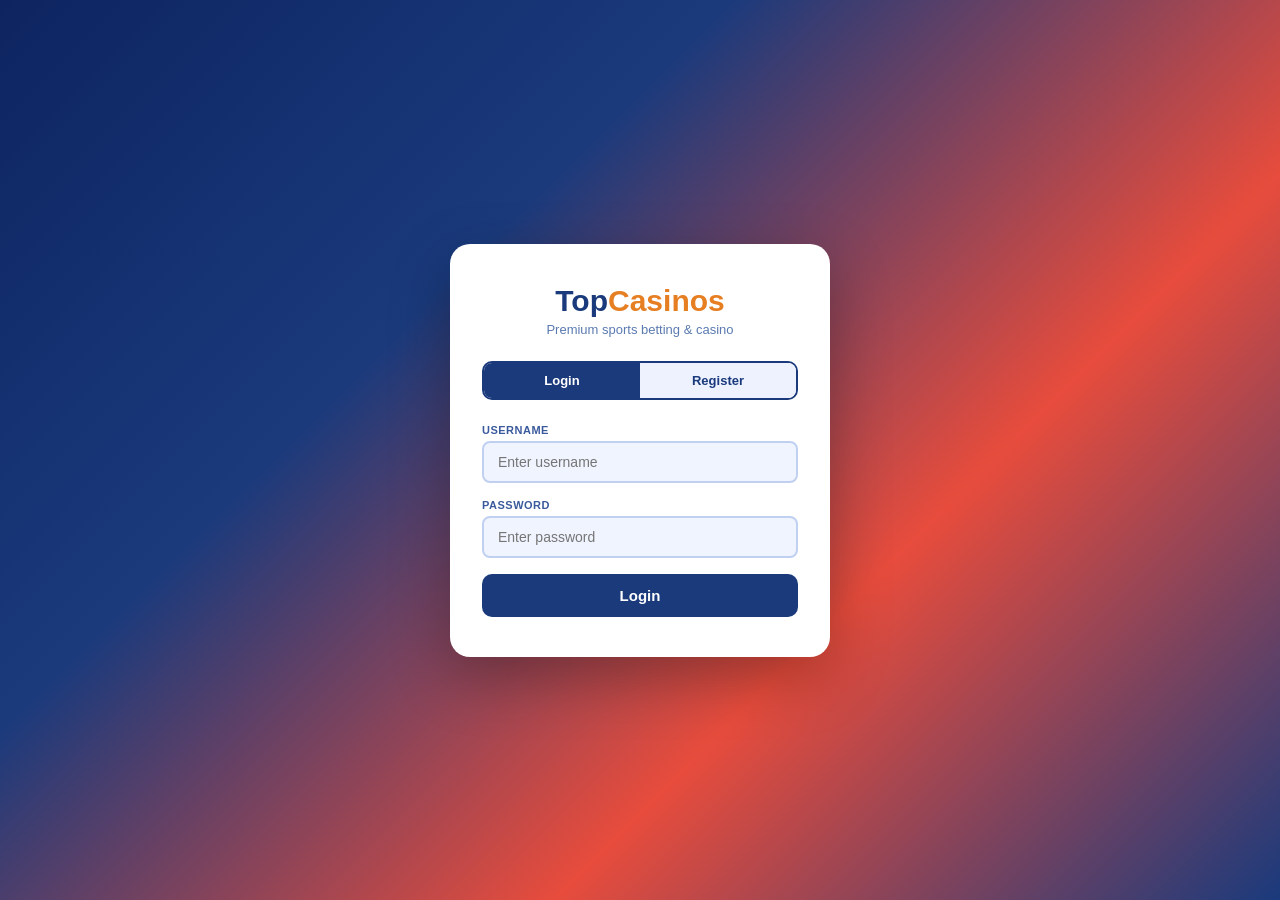
==== index.html @ 6da5ef22 "Add files via upload" ====
<!DOCTYPE html>
<html lang="en">
<head>
<meta charset="UTF-8"/>
<meta name="viewport" content="width=device-width,initial-scale=1.0,maximum-scale=1.0"/>
<title>TopCasinos</title>
<link rel="stylesheet" href="tc-styles.css"/>
</head>
<body>

<!-- LOADING SCREEN -->
<div id="loading-screen" style="position:fixed;inset:0;background:#050a18;display:flex;flex-direction:column;align-items:center;justify-content:center;z-index:9999;">
  <div style="margin-bottom:24px;">
    <svg width="80" height="80" viewBox="0 0 80 80">
      <circle cx="40" cy="40" r="35" fill="none" stroke="#1a3a7c" stroke-width="6"/>
      <circle cx="40" cy="40" r="35" fill="none" stroke="#4ade80" stroke-width="6" stroke-dasharray="60 160" stroke-linecap="round">
        <animateTransform attributeName="transform" type="rotate" from="0 40 40" to="360 40 40" dur="1s" repeatCount="indefinite"/>
      </circle>
    </svg>
  </div>
  <div style="font-size:26px;font-weight:900;color:#fff;">Top<span style="color:#f6c90e;">Casinos</span></div>
  <div style="font-size:12px;color:rgba(255,255,255,0.4);margin-top:8px;letter-spacing:2px;">LOADING...</div>
</div>

<!-- AUTH PAGE -->
<div id="p-auth" class="page active">
  <div class="auth-wrap">
    <div class="auth-box">
      <div class="auth-logo">Top<span>Casinos</span></div>
      <div class="auth-sub">Premium sports betting & casino</div>
      <div class="auth-tabs">
        <div class="auth-tab active" id="tl">Login</div>
        <div class="auth-tab" id="tr">Register</div>
      </div>
      <div id="fl">
        <div class="af"><label>Username</label><input type="text" id="lu" placeholder="Enter username" autocomplete="username"/></div>
        <div class="af"><label>Password</label><input type="password" id="lp" placeholder="Enter password" autocomplete="current-password"/></div>
        <button class="auth-btn" id="lbtn">Login</button>
      </div>
      <div id="fr" style="display:none;">
        <div class="af"><label>Username</label><input type="text" id="ru" placeholder="Choose username"/></div>
        <div class="af"><label>Password</label><input type="password" id="rp" placeholder="Min 4 characters"/></div>
        <div class="af"><label>Confirm Password</label><input type="password" id="rp2" placeholder="Confirm password"/></div>
        <div class="af" id="captcha-wrap" style="background:var(--bg2);border:1.5px solid var(--border);border-radius:10px;padding:12px 14px;">
          <div style="display:flex;align-items:center;justify-content:space-between;margin-bottom:8px;">
            <label style="font-size:12px;font-weight:700;color:var(--txt2);text-transform:uppercase;">Verify you are human</label>
            <button type="button" onclick="refreshCaptcha()" style="background:none;border:none;color:var(--accent);font-size:11px;cursor:pointer;font-weight:600;">Refresh</button>
          </div>
          <div style="display:flex;align-items:center;gap:10px;">
            <div id="captcha-q" style="font-size:18px;font-weight:900;color:var(--txt);background:var(--card);padding:8px 16px;border-radius:8px;border:1px solid var(--border);min-width:80px;text-align:center;"></div>
            <span style="font-size:18px;color:var(--txt2);">=</span>
            <input type="number" id="captcha-a" placeholder="?" style="width:70px;padding:8px;border-radius:8px;border:1.5px solid var(--border);background:var(--bg2);color:var(--txt);font-size:16px;font-weight:700;text-align:center;outline:none;"/>
          </div>
          <div id="captcha-err" style="color:#e74c3c;font-size:11px;margin-top:6px;display:none;">Wrong answer. Please try again.</div>
        </div>
        <button class="auth-btn" id="rbtn">Create Account</button>
      </div>
      <div class="aerr" id="aerr"></div>
    </div>
  </div>
</div>

<!-- MAIN APP -->
<div id="app" style="display:none;">
  <div class="top-header" id="top-header">
    <div class="brand">Top<span>Casinos</span></div>
    <div class="hdr-r">
      <div id="notifbtn" class="hbtn" style="position:relative;cursor:pointer;">🔔<span class="nbadge" id="nbadge" style="display:none;">0</span></div>
      <div class="bal-show" id="bshow">Rs. 0</div>
    </div>
  </div>

  <!-- HOME -->
  <div id="pg-home" class="mcontent page active">
    <div id="sport-search-wrap" style="display:none;" class="ssearch">
      <input class="ssinp" id="ssinp" placeholder="Search team, league or sport..."/>
      <button class="ssbtn" id="ssbtn">Search</button>
    </div>
    <div id="sport-cats-wrap" style="display:none;">
      <div class="spcats" id="sport-cats"></div>
    </div>
    <div class="slabel" id="sport-section-label" style="display:none;">Sports Betting</div>
    <div id="spscroll" style="display:none;"></div>
    <div class="slabel" id="hot-section-label" style="display:none;">Hot Games</div>
    <div class="hotscroll" id="hotscroll"></div>
    <div id="cgrid"></div>
    <div style="height:80px;"></div>
  </div>

  <!-- HISTORY -->
  <div id="pg-hist" class="mcontent page">
    <div class="htabs">
      <div class="htab active" id="ht-sp">Sports Bets</div>
      <div class="htab" id="ht-ca">Casino</div>
    </div>
    <div id="hlist"></div>
  </div>

  <!-- DEPOSIT / WITHDRAWAL -->
  <div id="pg-dw" class="mcontent page">
    <!-- 3 NAV BUTTONS -->
    <div style="display:flex;gap:8px;padding:1rem 1rem 0;">
      <button id="dw-btn-dep" onclick="switchDWTab('dep')" style="flex:1;padding:12px 6px;border-radius:12px;border:2px solid var(--accent);background:var(--accent);color:#fff;font-size:13px;font-weight:800;cursor:pointer;">💰 Deposit</button>
      <button id="dw-btn-wd" onclick="switchDWTab('wd')" style="flex:1;padding:12px 6px;border-radius:12px;border:2px solid var(--border);background:var(--bg2);color:var(--txt2);font-size:13px;font-weight:800;cursor:pointer;">💸 Withdraw</button>
      <button id="dw-btn-hist" onclick="switchDWTab('hist')" style="flex:1;padding:12px 6px;border-radius:12px;border:2px solid var(--border);background:var(--bg2);color:var(--txt2);font-size:13px;font-weight:800;cursor:pointer;">📋 History</button>
    </div>

    <!-- DEPOSIT CONTENT -->
    <div id="dw-dep" class="dwpg">
      <div class="dwsec">
        <div class="dwh" style="display:flex;justify-content:space-between;align-items:center;">
          <span>Contact Agent</span>
          <button onclick="loadContactAgents()" style="background:rgba(255,255,255,0.15);color:#fff;border:none;border-radius:6px;padding:3px 10px;font-size:11px;font-weight:700;cursor:pointer;">Refresh</button>
        </div>
        <div class="dwb" id="contact-agents-wrap">
          <div style="color:var(--txt2);font-size:13px;padding:0.5rem 0;">Loading...</div>
        </div>
      </div>
      <div id="deposit-sections-wrap"></div>
    </div>

    <!-- WITHDRAWAL CONTENT -->
    <div id="dw-wd" class="dwpg" style="display:none;">
      <div id="withdraw-sections-wrap"></div>
    </div>

    <!-- HISTORY TAB -->
    <div id="dw-hist" class="dwpg" style="display:none;">
      <div style="display:flex;justify-content:space-between;align-items:center;padding:14px 0 10px;border-bottom:1px solid var(--border);margin-bottom:10px;">
        <div style="font-size:14px;font-weight:800;color:var(--txt);">Transaction History</div>
        <button onclick="loadTxHistory()" style="font-size:11px;color:var(--accent);background:none;border:none;cursor:pointer;font-weight:700;">↻ Refresh</button>
      </div>
      <div id="tx-history-wrap"><div style="color:var(--txt2);font-size:13px;padding:20px;text-align:center;">Loading...</div></div>
    </div>
  </div>

  <!-- SETTINGS -->
  <div id="pg-set" class="mcontent page">
    <div class="setlist" id="setlist">
      <div class="setitem" id="si-prof"><div class="siico" style="background:rgba(126,179,255,0.1);">👤</div><div class="sitxt"><div class="siname">Profile</div><div class="sidesc">Change password</div></div><div class="siarw">›</div></div>
      <div class="setitem" id="si-kyc"><div class="siico" style="background:rgba(246,201,0,0.1);">🪪</div><div class="sitxt"><div class="siname">KYC Verification</div><div class="sidesc">Verify your identity</div></div><div class="siarw">›</div></div>
      <div class="setitem" id="si-theme"><div class="siico" style="background:rgba(155,89,182,0.1);">🎨</div><div class="sitxt"><div class="siname">Theme</div><div class="sidesc">Light or dark mode</div></div><div class="siarw">›</div></div>
      <div class="setitem" id="si-sup">
        <div class="siico" style="background:rgba(231,76,60,0.1);position:relative;">💬<span id="supp-badge" style="position:absolute;top:-6px;right:-6px;background:#e74c3c;color:#fff;border-radius:50%;min-width:16px;height:16px;font-size:9px;font-weight:900;display:none;align-items:center;justify-content:center;padding:0 3px;box-shadow:0 0 6px rgba(231,76,60,0.8);animation:pulse-badge 0.8s ease infinite;">!</span></div>
        <div class="sitxt"><div class="siname">Customer Support</div><div class="sidesc">Chat with our team</div></div>
        <div class="siarw">›</div>
      </div>
      <div class="setitem" id="si-out"><div class="siico" style="background:rgba(231,76,60,0.1);">🚪</div><div class="sitxt"><div class="siname">Logout</div><div class="sidesc">Sign out of account</div></div><div class="siarw">›</div></div>
    </div>
    <div style="text-align:center;padding:1rem;font-size:11px;color:var(--txt2);">Balance: <span id="set-bal" style="color:var(--accent);font-weight:700;"></span></div>
  </div>

  <!-- BOTTOM NAV - GOOEY -->
  <nav class="bnav" id="gooey-nav-wrap">
    <svg style="position:absolute;width:0;height:0;"><defs>
      <filter id="goo-filter">
        <feGaussianBlur in="SourceGraphic" stdDeviation="6" result="blur"/>
        <feColorMatrix in="blur" mode="matrix" values="1 0 0 0 0  0 1 0 0 0  0 0 1 0 0  0 0 0 22 -9" result="goo"/>
        <feComposite in="SourceGraphic" in2="goo" operator="atop"/>
      </filter>
    </defs></svg>
    <div class="gnc" id="gnc">
      <ul id="gnul">
        <li class="gni active" id="bn-h"><a href="#"><span class="gni-ico">🏠</span><span class="gni-lbl">Home</span></a></li>
        <li class="gni" id="bn-hi"><a href="#"><span class="gni-ico">📋</span><span class="gni-lbl">History</span></a></li>
        <li class="gni" id="bn-dw"><a href="#"><span class="gni-ico">💳</span><span class="gni-lbl">Deposit</span></a></li>
        <li class="gni" id="bn-s"><a href="#"><span class="gni-ico">⚙️</span><span class="gni-lbl">Settings</span></a></li>
      </ul>
    </div>
  </nav>
</div>

<!-- GAME OVERLAY -->
<div class="gov" id="gov">
  <div class="gmodal">
    <button class="gclose" id="gclose">✕</button>
    <div class="gtitle" id="gtitle"></div>
    <div class="gbal" id="gsub" style="font-size:12px;color:var(--txt2);margin-bottom:4px;"></div>
    <div class="gbal">Balance: <span id="gbal"></span></div>
    <div id="gma"></div>
    <div class="gres" id="gres" style="display:none;">
      <div class="grt" id="grt"></div>
      <div class="grs" id="grs"></div>
    </div>
    <div class="gbet">
      <div class="gbet-label">BET AMOUNT</div>
      <div class="gchips" id="gchips"></div>
      <input type="number" class="gbinp" id="gbinp" placeholder="Bet amount..."/>
      <button class="gbplay" id="gpbtn">Play</button>
    </div>
  </div>
</div>

<!-- CRASH OVERLAY -->
<div class="gov" id="cov">
  <div class="gmodal" style="padding:0;overflow:hidden;border-radius:16px;">
    <!-- Header -->
    <div style="display:flex;align-items:center;justify-content:space-between;padding:12px 16px;border-bottom:1px solid var(--border);">
      <div class="gtitle" id="ctitle" style="margin:0;">Rocket Crash</div>
      <button id="cclose" style="width:32px;height:32px;border-radius:50%;border:1.5px solid var(--border);background:var(--bg2);color:var(--txt);font-size:16px;cursor:pointer;display:flex;align-items:center;justify-content:center;">✕</button>
    </div>
    <!-- Canvas -->
    <canvas id="ccanvas" style="width:100%;height:220px;display:block;background:#050a18;"></canvas>
    <!-- Multiplier -->
    <div id="cmult" style="font-size:40px;font-weight:900;color:#4ade80;text-align:center;padding:10px 0 6px;">1.00x</div>
    <!-- Result -->
    <div id="cres" class="gres" style="display:none;margin:0 16px 8px;"><div class="grt" id="crt"></div><div class="grs" id="crs"></div></div>
    <!-- Buttons -->
    <div style="display:flex;gap:8px;padding:0 16px 12px;">
      <button class="gbplay" id="ccashout" style="flex:1;background:#e74c3c;border-color:#e74c3c;" disabled>Cash Out</button>
      <button class="gbplay" id="cplay" style="flex:1;">Place Bet</button>
    </div>
    <!-- Bet section -->
    <div class="gbet" style="border-top:1px solid var(--border);border-radius:0;">
      <div style="display:flex;justify-content:space-between;align-items:center;margin-bottom:8px;">
        <div class="gbet-label">BET AMOUNT</div>
        <div style="font-size:11px;color:var(--txt2);">Auto cashout: <input type="number" id="cauto" style="width:60px;padding:3px 6px;border-radius:6px;border:1px solid var(--border);background:var(--bg2);color:var(--txt);font-size:11px;outline:none;" placeholder="0.00"/></div>
      </div>
      <div class="gchips" id="cchips"></div>
      <input type="number" class="gbinp" id="cinp" placeholder="Bet amount..."/>
      <div style="font-size:12px;color:var(--txt2);margin-top:6px;">Balance: <span id="cbal" style="color:var(--accent);font-weight:700;"></span></div>
    </div>
  </div>
</div>

<!-- SPORT BET MODAL -->
<div class="gov" id="ov-sbet">
  <div class="gmodal">
    <button class="gclose" id="sbet-cl">✕</button>
    <div class="gtitle" id="sbet-ttl">Place Bet</div>
    <div style="display:flex;align-items:center;justify-content:space-around;padding:1rem 0;background:var(--bg2);border-radius:12px;margin-bottom:1rem;">
      <div style="text-align:center;"><div style="font-size:28px;" id="sf1">⚽</div><div style="font-size:13px;font-weight:700;color:var(--txt);" id="st1"></div></div>
      <div style="font-size:12px;color:var(--txt2);font-weight:700;">VS</div>
      <div style="text-align:center;"><div style="font-size:28px;" id="sf2">⚽</div><div style="font-size:13px;font-weight:700;color:var(--txt);" id="st2"></div></div>
    </div>
    <div class="gbet-label" style="margin-bottom:6px;">Select Market</div>
    <div id="bmkts" style="display:flex;gap:6px;margin-bottom:1rem;"></div>
    <div class="gbet-label" style="margin-bottom:6px;">Bet Amount</div>
    <div class="gchips" id="sbchips"></div>
    <input type="number" class="gbinp" id="sbamt" placeholder="Enter amount..."/>
    <div style="background:var(--bg2);border-radius:10px;padding:10px 12px;margin:10px 0;font-size:12px;">
      <div style="display:flex;justify-content:space-between;margin-bottom:4px;"><span style="color:var(--txt2);">Selection</span><span id="bsell" style="font-weight:700;color:var(--txt);"></span></div>
      <div style="display:flex;justify-content:space-between;margin-bottom:4px;"><span style="color:var(--txt2);">Odds</span><span id="boddsl" style="font-weight:700;color:var(--accent);"></span></div>
      <div style="display:flex;justify-content:space-between;"><span style="color:var(--txt2);">Potential Win</span><span id="bwinl" style="font-weight:700;color:#4ade80;"></span></div>
    </div>
    <div style="font-size:12px;color:var(--txt2);margin-bottom:8px;">Balance: <span id="sbbal" style="color:var(--accent);font-weight:700;"></span></div>
    <div class="merr" id="sberr"></div>
    <button class="gbplay" id="sbplace">Place Bet</button>
  </div>
</div>

<!-- NOTIFICATION MODAL -->
<div class="gov" id="ov-notif">
  <div class="gmodal">
    <button class="gclose" id="notif-cl">✕</button>
    <div class="modal-title">Notifications</div>
    <div id="notif-list" style="max-height:60vh;overflow-y:auto;"></div>
  </div>
</div>

<!-- PROFILE MODAL -->
<div class="gov" id="ov-prof">
  <div class="gmodal">
    <button class="gclose" id="prof-cl">✕</button>
    <div class="modal-title">My Profile</div>
    <!-- Player Info Card -->
    <div style="background:var(--bg2);border:1px solid var(--border);border-radius:14px;padding:16px;margin-bottom:16px;">
      <div style="display:flex;align-items:center;gap:14px;margin-bottom:14px;">
        <div id="prof-avatar" style="width:52px;height:52px;border-radius:50%;background:var(--accent);display:flex;align-items:center;justify-content:center;font-size:22px;font-weight:900;color:#fff;flex-shrink:0;">?</div>
        <div>
          <div id="piun" style="font-size:17px;font-weight:800;color:var(--txt);"></div>
          <div id="piid" style="font-size:12px;color:var(--txt2);margin-top:2px;font-family:monospace;"></div>
        </div>
      </div>
      <div style="display:grid;grid-template-columns:1fr 1fr;gap:8px;">
        <div style="background:var(--card);border-radius:10px;padding:10px;text-align:center;">
          <div style="font-size:10px;color:var(--txt2);text-transform:uppercase;letter-spacing:0.5px;margin-bottom:4px;">Balance</div>
          <div id="pibal" style="font-size:15px;font-weight:800;color:var(--accent);"></div>
        </div>
        <div style="background:var(--card);border-radius:10px;padding:10px;text-align:center;">
          <div style="font-size:10px;color:var(--txt2);text-transform:uppercase;letter-spacing:0.5px;margin-bottom:4px;">Player ID</div>
          <div id="piid2" style="font-size:13px;font-weight:800;color:var(--txt);font-family:monospace;"></div>
        </div>
      </div>
    </div>
    <!-- Change Password -->
    <div style="font-size:11px;font-weight:700;color:var(--txt2);text-transform:uppercase;letter-spacing:0.8px;margin-bottom:10px;">Change Password</div>
    <div class="field"><label>Current Password</label><input type="password" id="prof-cp" placeholder="Enter current password"/></div>
    <div class="field"><label>New Password</label><input type="password" id="prof-np" placeholder="Enter new password (min 4 chars)"/></div>
    <div class="merr" id="prof-err"></div>
    <div class="mok" id="prof-ok"></div>
    <button class="mbtn" id="prof-save">Save Password</button>
  </div>
</div>

<!-- KYC MODAL -->
<div class="gov" id="ov-kyc">
  <div class="gmodal">
    <button class="gclose" id="kyc-cl">✕</button>
    <div class="modal-title">KYC Verification</div>
    <div class="modal-sub">Required to enable withdrawal</div>
    <div id="kycbody">
      <div class="field"><label>Full Name</label><input type="text" id="kname" placeholder="Your full name"/></div>
      <div class="field"><label>State / Province</label><input type="text" id="kstate" placeholder="Your state"/></div>
      <div class="field"><label>City</label><input type="text" id="kcity" placeholder="Your city"/></div>
      <div class="field"><label>Government ID Number</label><input type="text" id="kgid" placeholder="Passport / National ID"/></div>
      <div class="merr" id="kycerr"></div>
      <button class="mbtn" id="kycsave">Submit & Unlock Withdrawal</button>
    </div>
    <div id="kycdone" style="display:none;text-align:center;padding:1.5rem;">
      <div style="font-size:36px;margin-bottom:8px;">✓</div>
      <div style="font-size:15px;font-weight:700;color:#4ade80;">KYC Submitted</div>
      <div style="font-size:12px;color:var(--txt2);margin-top:6px;">Your withdrawal is now enabled</div>
    </div>
  </div>
</div>

<!-- THEME MODAL -->
<div class="gov" id="ov-theme">
  <div class="gmodal">
    <button class="gclose" id="theme-cl">✕</button>
    <div class="modal-title">Choose Theme</div>
    <div style="display:flex;gap:10px;margin-top:1rem;">
      <button class="mbtn" id="th-li" style="flex:1;">Light Mode</button>
      <button class="mbtn" id="th-dk" style="flex:1;">Dark Mode</button>
    </div>
  </div>
</div>

<!-- SUPPORT MODAL -->
<div class="gov" id="ov-sup">
  <div class="gmodal">
    <button class="gclose" id="sup-cl">✕</button>
    <div class="modal-title">Customer Support</div>
    <div id="sup-msgs" style="max-height:45vh;overflow-y:auto;padding:0.5rem 0;margin-bottom:0.5rem;"></div>
    <div style="display:flex;gap:8px;align-items:center;">
      <input type="text" id="sup-inp" placeholder="Type a message..." style="flex:1;min-width:0;padding:11px 14px;border-radius:24px;border:1.5px solid var(--border);background:var(--bg2);color:var(--txt);font-size:13px;outline:none;"/>
      <button id="sup-send" style="flex-shrink:0;width:44px;height:44px;border-radius:50%;background:var(--accent);border:none;color:#fff;font-size:20px;cursor:pointer;display:flex;align-items:center;justify-content:center;">➤</button>
    </div>
  </div>
</div>

<script src="tc-firebase.js"></script>
<script src="tc-core.js"></script>
<script src="tc-sport.js"></script>
<script src="tc-deposit.js"></script>
<script src="tc-games.js"></script>
</body>
</html>
---- tc-styles.css ----
/* TopCasinos - Main Stylesheet */
*{box-sizing:border-box;margin:0;padding:0;}
:root{
  --bg:#eef2ff;--bg2:#e0eaff;--card:#fff;--border:#c0d0f0;
  --hdr:#1a3a7c;--hdr2:#0d2460;--txt:#0d1f4a;--txt2:#5a7ab0;
  --accent:#1a3a7c;--orange:#e67e22;--green:#27ae60;
  --red:#e74c3c;--yellow:#f6c90e;--sh:rgba(26,58,124,0.1);
}
body{font-family:'Segoe UI',Arial,sans-serif;background:var(--bg);color:var(--txt);min-height:100vh;}
.page{display:none;}.page.active{display:block;}

/* ── AUTH ── */
.auth-wrap{min-height:100vh;display:flex;align-items:center;justify-content:center;background:linear-gradient(135deg,#0d2460,#1a3a7c,#e74c3c,#1a3a7c);padding:1rem;}
.auth-box{background:#fff;border-radius:20px;padding:2.5rem 2rem;width:100%;max-width:380px;box-shadow:0 20px 60px rgba(0,0,0,0.3);}
.auth-logo{text-align:center;font-size:30px;font-weight:900;color:#1a3a7c;margin-bottom:4px;}
.auth-logo span{color:#e67e22;}
.auth-sub{text-align:center;font-size:13px;color:#5a7ab0;margin-bottom:1.5rem;}
.auth-tabs{display:flex;margin-bottom:1.5rem;border-radius:10px;overflow:hidden;border:2px solid #1a3a7c;}
.auth-tab{flex:1;padding:10px;text-align:center;font-size:13px;font-weight:700;cursor:pointer;background:#eef2ff;color:#1a3a7c;}
.auth-tab.active{background:#1a3a7c;color:#fff;}
.af{margin-bottom:1rem;}
.af label{display:block;font-size:11px;font-weight:700;color:#3a5a9c;margin-bottom:5px;text-transform:uppercase;letter-spacing:0.5px;}
.af input{width:100%;padding:11px 14px;border-radius:8px;border:2px solid #c0d0f0;background:#f0f4ff;font-size:14px;color:#0d1f4a;outline:none;}
.af input:focus{border-color:#1a3a7c;}
.auth-btn{width:100%;padding:13px;background:#1a3a7c;color:#fff;border:none;border-radius:10px;font-size:15px;font-weight:700;cursor:pointer;}
.aerr{background:rgba(231,76,60,0.1);color:#e74c3c;border-radius:8px;padding:9px 12px;font-size:13px;margin-top:0.75rem;display:none;}

/* ── HEADER ── */
.top-header{background:var(--hdr);padding:0 1rem;height:56px;display:flex;align-items:center;justify-content:space-between;box-shadow:0 2px 12px rgba(0,0,0,0.2);position:sticky;top:0;z-index:100;}
.brand{font-size:20px;font-weight:900;color:#fff;letter-spacing:-0.5px;}
.brand span{color:#e67e22;}
.hdr-r{display:flex;align-items:center;gap:8px;}
.hbtn{background:rgba(255,255,255,0.12);border:1px solid rgba(255,255,255,0.2);border-radius:8px;color:#fff;padding:6px 11px;font-size:12px;font-weight:700;cursor:pointer;position:relative;white-space:nowrap;}
.nbadge{position:absolute;top:-6px;right:-6px;background:#e74c3c;color:#fff;border-radius:50%;width:17px;height:17px;font-size:9px;font-weight:700;display:none;align-items:center;justify-content:center;}
.bal-show{font-size:13px;font-weight:800;color:#4ade80;}

/* ── BOTTOM NAV ── */
.bnav{position:fixed;bottom:0;left:0;right:0;z-index:100;height:64px;overflow:visible;background:var(--hdr);border-top:1px solid rgba(255,255,255,0.08);}
.gnc{position:relative;width:100%;height:64px;display:flex;align-items:center;}
#gnul{display:flex;justify-content:space-around;list-style:none;margin:0;padding:0;width:100%;position:relative;z-index:3;}
.gni{position:relative;cursor:pointer;border-radius:100vw;transition:color 0.3s ease;flex:1;}
.gni a{display:flex;flex-direction:column;align-items:center;gap:3px;padding:8px 6px;text-decoration:none;color:inherit;-webkit-tap-highlight-color:transparent;user-select:none;}
.gni-ico{font-size:20px;line-height:1;}
.gni-lbl{font-size:9px;font-weight:800;letter-spacing:0.5px;text-transform:uppercase;}
.gni,.gni a{color:rgba(255,255,255,0.45);}
.gni::after{content:'';position:absolute;inset:0;border-radius:100vw;background:var(--accent);opacity:0;transform:scale(0.5);transition:all 0.3s cubic-bezier(0.34,1.56,0.64,1);z-index:-1;}
.gni.active,.gni.active a{color:#000 !important;}
.gni.active::after{opacity:1;transform:scale(1);}
/* Gooey effect elements */




.gfilter{filter:blur(6px) contrast(20) blur(0);mix-blend-mode:lighten;pointer-events:none;}




/* Particles */
:root{--color-1:#4ade80;--color-2:#3b82f6;--color-3:#f6c90e;--color-4:#e74c3c;}
.gparticle,.gpoint{display:block;opacity:0;width:14px;height:14px;border-radius:100%;transform-origin:center;}
.gparticle{--time:5s;position:absolute;top:calc(50% - 7px);left:calc(50% - 7px);animation:gparticle var(--time) ease 1 -350ms;}
.gpoint{background:var(--color);opacity:1;animation:gpoint var(--time) ease 1 -350ms;}
@keyframes gparticle{0%{transform:rotate(0deg) translate(var(--start-x),var(--start-y));opacity:1;animation-timing-function:cubic-bezier(.55,0,1,.45);}70%{transform:rotate(calc(var(--rotate)*.5)) translate(calc(var(--end-x)*1.2),calc(var(--end-y)*1.2));opacity:1;animation-timing-function:ease;}85%{transform:rotate(calc(var(--rotate)*.66)) translate(var(--end-x),var(--end-y));opacity:1;}100%{transform:rotate(calc(var(--rotate)*1.2)) translate(calc(var(--end-x)*.5),calc(var(--end-y)*.5));opacity:1;}}
@keyframes gpoint{0%{transform:scale(0);opacity:0;animation-timing-function:cubic-bezier(.55,0,1,.45);}25%{transform:scale(calc(var(--scale)*.25));}38%{opacity:1;}65%{transform:scale(var(--scale));opacity:1;animation-timing-function:ease;}85%{transform:scale(var(--scale));opacity:1;}100%{transform:scale(0);opacity:0;}}


/* ── SECTION LABELS ── */
.slabel{font-size:11px;font-weight:800;color:var(--txt2);text-transform:uppercase;letter-spacing:1px;padding:1rem 1rem 0.5rem;display:flex;align-items:center;gap:8px;}
.slabel::after{content:'';flex:1;height:1px;background:var(--border);}

/* ── SPORT SEARCH ── */
/* ── SPORT SEARCH ── */
.ssearch{padding:0.75rem 1rem 0.25rem;display:flex;gap:8px;}
.ssinp{flex:1;padding:10px 14px;border-radius:10px;border:1.5px solid var(--border);background:var(--bg2);color:var(--txt);font-size:13px;outline:none;}
.ssbtn{padding:10px 16px;background:var(--accent);color:#fff;border:none;border-radius:10px;font-size:13px;font-weight:700;cursor:pointer;}

/* ── SPORT CATEGORY TABS ── */
.spcats{display:flex;gap:6px;padding:8px 1rem 0;overflow-x:auto;scrollbar-width:none;}
.spcats::-webkit-scrollbar{display:none;}
.spcat{flex-shrink:0;padding:6px 14px;background:var(--bg2);border:1.5px solid var(--border);border-radius:20px;font-size:11px;font-weight:700;color:var(--txt2);cursor:pointer;transition:all 0.15s;}
.spcat.active{background:var(--accent);border-color:var(--accent);color:#fff;}

/* ── SPORT SCROLL ── */
.spscroll{padding:4px 0 8px;}
.spscroll > div{display:flex;gap:10px;overflow-x:auto;padding:0 1rem 6px;-webkit-overflow-scrolling:touch;scrollbar-width:none;}
.spscroll > div::-webkit-scrollbar{display:none;}

/* ── SPORT CARD - 1xbet style ── */
.spcard{background:var(--card);border-radius:12px;border:1px solid var(--border);overflow:hidden;box-shadow:0 2px 8px var(--sh);transition:transform 0.15s;min-width:280px;max-width:280px;flex-shrink:0;}
.spcard:active{transform:scale(0.99);}

/* Card top - league + live */
.sptop{display:flex;align-items:center;justify-content:space-between;padding:8px 12px;background:var(--bg2);border-bottom:1px solid var(--border);}
.sptop-left{display:flex;align-items:center;gap:6px;}
.spico{font-size:14px;}
.splea{font-size:10px;font-weight:700;color:var(--txt2);text-transform:uppercase;letter-spacing:0.3px;}
.sptop-right{display:flex;align-items:center;gap:6px;}
.splive{background:#e74c3c;color:#fff;font-size:9px;font-weight:800;padding:2px 8px;border-radius:20px;letter-spacing:0.5px;animation:pulse 1.5s ease infinite;}
.sptime{font-size:10px;color:var(--txt2);}

/* Teams row */
.spteams{padding:10px 12px 6px;}
.spteam-row{display:flex;align-items:center;justify-content:space-between;margin-bottom:4px;}
.spteam-name{font-size:13px;font-weight:700;color:var(--txt);}
.spteam-score{font-size:14px;font-weight:900;color:var(--accent);}

/* Market tabs */
.spmkts{display:flex;gap:4px;padding:0 12px 8px;overflow-x:auto;scrollbar-width:none;}
.spmkts::-webkit-scrollbar{display:none;}
.spmkt-tab{flex-shrink:0;padding:3px 10px;background:var(--bg2);border:1px solid var(--border);border-radius:20px;font-size:10px;font-weight:600;color:var(--txt2);cursor:pointer;transition:all 0.15s;}
.spmkt-tab.active{background:var(--accent);border-color:var(--accent);color:#fff;}

/* Odds buttons - 1xbet style */
.spodds{display:flex;gap:6px;padding:0 12px 12px;}
.spod{flex:1;padding:8px 6px;background:var(--bg2);border:1.5px solid var(--border);border-radius:8px;text-align:center;cursor:pointer;transition:all 0.15s;position:relative;overflow:hidden;}
.spod:hover{border-color:var(--accent);background:rgba(74,222,128,0.05);}
.spod.sel{background:rgba(74,222,128,0.15);border-color:#4ade80;}
.spod-n{font-size:9px;color:var(--txt2);font-weight:600;margin-bottom:2px;white-space:nowrap;overflow:hidden;text-overflow:ellipsis;}
.spod-v{font-size:15px;font-weight:900;color:#4ade80;}
.spod.sel .spod-v{color:#fff;}
/* Odds flash green when up, red when down — stays for 5 seconds */
.spod.odds-up{background:rgba(39,174,96,0.12);border-color:rgba(39,174,96,0.5);transition:all 0.3s;}
.spod.odds-up .spod-v{color:#27ae60;animation:oddsUp 0.4s ease;}
.spod.odds-down{background:rgba(231,76,60,0.12);border-color:rgba(231,76,60,0.5);transition:all 0.3s;}
.spod.odds-down .spod-v{color:#e74c3c;animation:oddsDown 0.4s ease;}
@keyframes oddsUp{0%{transform:translateY(6px);opacity:0.5;}100%{transform:translateY(0);opacity:1;}}
@keyframes oddsDown{0%{transform:translateY(-6px);opacity:0.5;}100%{transform:translateY(0);opacity:1;}}

/* More markets button */
.spmore{display:flex;align-items:center;justify-content:center;padding:6px;border-top:1px solid var(--border);font-size:11px;color:var(--txt2);cursor:pointer;gap:4px;}
.spmore:hover{background:var(--bg2);}

/* ── HOT GAMES ── */
.hotscroll{overflow-x:auto;padding:0.5rem 1rem;display:flex;gap:10px;-webkit-overflow-scrolling:touch;scrollbar-width:none;}
.hotscroll::-webkit-scrollbar{display:none;}
.hotcard{flex-shrink:0;width:110px;background:var(--card);border-radius:12px;border:1px solid var(--border);text-align:center;padding:12px 6px;cursor:pointer;box-shadow:0 2px 6px var(--sh);transition:transform 0.15s;}
.hotcard:active{transform:scale(0.95);border-color:var(--accent);}
.hico{font-size:28px;margin-bottom:6px;}
.hname{font-size:11px;font-weight:700;color:var(--txt);}
.hbadge{font-size:9px;font-weight:700;padding:2px 7px;border-radius:20px;margin-top:4px;display:inline-block;}
.hbh{background:#e67e22;color:#fff;}.hbn{background:#1a3a7c;color:#fff;}.hbl{background:#e74c3c;color:#fff;}

/* ── CASINO GRID ── */
.cgrid{display:grid;grid-template-columns:repeat(3,1fr);gap:8px;padding:0.5rem 1rem 1rem;}
.ccard{background:var(--card);border-radius:12px;border:1px solid var(--border);text-align:center;padding:12px 6px;cursor:pointer;box-shadow:0 2px 6px var(--sh);transition:transform 0.15s;}
.ccard:active{border-color:var(--accent);transform:scale(0.96);}
.cico{font-size:26px;margin-bottom:5px;}
.cname{font-size:10px;font-weight:700;color:var(--txt);}

/* ── HISTORY ── */
.htabs{display:flex;margin:0.75rem 1rem;border-radius:8px;overflow:hidden;border:2px solid var(--border);}
.htab{flex:1;padding:9px;text-align:center;font-size:12px;font-weight:700;cursor:pointer;background:var(--bg2);color:var(--txt2);}
.htab.active{background:var(--accent);color:#fff;}
.hitem{margin:0 1rem 8px;background:var(--card);border-radius:10px;border:1px solid var(--border);padding:12px 14px;display:flex;justify-content:space-between;align-items:center;}
.hn{font-size:13px;font-weight:700;color:var(--txt);}
.hd{font-size:11px;color:var(--txt2);margin-top:2px;}
.ha{font-size:15px;font-weight:800;}
.has{font-size:11px;font-weight:700;border-radius:20px;padding:2px 8px;margin-top:3px;text-align:right;}
.ha.win{color:#27ae60;}.ha.loss{color:#e74c3c;}
.has.win{background:rgba(39,174,96,0.12);color:#1a7a4a;}
.has.loss{background:rgba(231,76,60,0.12);color:#c0392b;}
.has.pending{background:rgba(246,201,0,0.12);color:#9a7200;}

/* ── DEPOSIT/WD ── */
.dwpg{padding:1rem;}
.dwsec{background:var(--card);border-radius:14px;border:1px solid var(--border);margin-bottom:1rem;overflow:hidden;box-shadow:0 2px 8px var(--sh);}
.dwh{background:var(--hdr);color:#fff;padding:12px 16px;font-size:14px;font-weight:700;}
.dwb{padding:1rem;}
.dopt{background:var(--bg2);border:2px solid var(--border);border-radius:10px;padding:12px 14px;margin-bottom:8px;cursor:pointer;display:flex;justify-content:space-between;align-items:center;transition:border-color 0.15s;}
.dopt:active,.dopt.sel{border-color:var(--accent);background:rgba(26,58,124,0.05);}
.don{font-size:14px;font-weight:700;color:var(--txt);}
.dnet{font-size:11px;color:var(--txt2);}
.addrbox{background:var(--bg2);border:1px solid var(--border);border-radius:10px;padding:14px;margin:10px 0;}
.addrlbl{font-size:11px;color:var(--txt2);font-weight:700;text-transform:uppercase;margin-bottom:6px;}
.addrval{font-size:12px;color:var(--txt);font-family:monospace;word-break:break-all;line-height:1.6;}
.cpbtn{margin-top:8px;padding:7px 16px;background:var(--accent);color:#fff;border:none;border-radius:6px;font-size:12px;font-weight:700;cursor:pointer;}
.field{margin-bottom:1rem;}
.field label{display:block;font-size:11px;font-weight:700;color:#3a5a9c;margin-bottom:5px;text-transform:uppercase;letter-spacing:0.4px;}
.field input,.field select,.field textarea{width:100%;padding:10px 13px;border-radius:8px;border:2px solid var(--border);background:var(--bg2);font-size:14px;color:var(--txt);outline:none;}
.field input:focus{border-color:var(--accent);}
.mbtn{width:100%;padding:13px;background:var(--accent);color:#fff;border:none;border-radius:10px;font-size:15px;font-weight:700;cursor:pointer;}
.mbtn.orng{background:var(--orange);}
.mbtn.red{background:var(--red);}
.merr{background:rgba(231,76,60,0.1);color:#e74c3c;border-radius:8px;padding:9px 12px;font-size:13px;margin-top:0.5rem;display:none;}
.mok{background:rgba(39,174,96,0.1);color:#1a7a4a;border-radius:8px;padding:9px 12px;font-size:13px;margin-top:0.5rem;display:none;}
.wdcbox{background:rgba(26,58,124,0.05);border:2px solid var(--accent);border-radius:12px;padding:1.5rem;text-align:center;margin-top:1rem;display:none;}
.wdclbl{font-size:11px;color:var(--txt2);text-transform:uppercase;margin-bottom:8px;}
.wdcval{font-size:38px;font-weight:900;color:var(--accent);letter-spacing:8px;margin-bottom:8px;}
.wdchint{font-size:12px;color:var(--txt2);}
.wdcanbtn{margin-top:10px;padding:8px 16px;background:rgba(231,76,60,0.1);color:#e74c3c;border:1px solid rgba(231,76,60,0.3);border-radius:7px;font-size:12px;font-weight:700;cursor:pointer;}
.tag-btn{padding:6px 14px;border:none;border-radius:20px;font-size:12px;font-weight:700;cursor:pointer;background:var(--accent);color:#fff;margin:2px;}

/* ── SETTINGS ── */
.setlist{padding:0.75rem 1rem;}
.setitem{background:var(--card);border:1px solid var(--border);border-radius:12px;padding:14px 16px;margin-bottom:8px;display:flex;align-items:center;gap:12px;cursor:pointer;box-shadow:0 1px 4px var(--sh);transition:border-color 0.15s;}
.setitem:active{border-color:var(--accent);}
.siico{width:38px;height:38px;border-radius:10px;display:flex;align-items:center;justify-content:center;font-size:18px;flex-shrink:0;}
.sitxt{flex:1;}
.siname{font-size:14px;font-weight:700;color:var(--txt);}
.sidesc{font-size:11px;color:var(--txt2);margin-top:2px;}
.siarw{color:var(--txt2);font-size:18px;font-weight:700;}

/* ── MODALS ── */
.ov{position:fixed;inset:0;background:rgba(0,20,70,0.6);display:none;align-items:flex-end;justify-content:center;z-index:999;}
.ov.open{display:flex;}
.modal{background:var(--card);border-radius:20px 20px 0 0;width:100%;max-width:520px;max-height:92vh;overflow-y:auto;padding:1.5rem;position:relative;}
@media(min-width:580px){.ov{align-items:center;padding:1rem;}.modal{border-radius:18px;}}
.mclose{position:absolute;top:14px;right:14px;background:var(--bg2);border:1px solid var(--border);border-radius:8px;width:32px;height:32px;display:flex;align-items:center;justify-content:center;cursor:pointer;font-size:14px;font-weight:700;color:var(--txt2);}
.mclose:active{background:var(--red);color:#fff;}
.mtitle{font-size:18px;font-weight:800;color:var(--txt);margin-bottom:4px;padding-right:40px;}
.msub{font-size:13px;color:var(--txt2);margin-bottom:1.25rem;}

/* ── SPORT BET MODAL ── */
.bteams{display:flex;align-items:center;justify-content:space-between;margin:1rem 0;padding:1rem;background:var(--bg2);border-radius:12px;}
.bteam{text-align:center;}
.btflag{font-size:28px;margin-bottom:4px;}
.btnm{font-size:15px;font-weight:800;color:var(--txt);}
.bvs{font-size:18px;font-weight:900;color:var(--txt2);}
.bmkts{display:grid;grid-template-columns:repeat(3,1fr);gap:8px;margin-bottom:1rem;}
.bmkt{background:var(--bg2);border:2px solid var(--border);border-radius:10px;padding:10px 6px;text-align:center;cursor:pointer;transition:all 0.15s;}
.bmkt:active,.bmkt.sel{background:var(--accent);border-color:var(--accent);}
.bmn{font-size:10px;color:var(--txt2);font-weight:600;}
.bmkt:active .bmn,.bmkt.sel .bmn{color:rgba(255,255,255,0.8);}
.bmo{font-size:18px;font-weight:900;color:var(--accent);}
.bmkt:active .bmo,.bmkt.sel .bmo{color:#fff;}
.bchips{display:flex;gap:6px;flex-wrap:wrap;margin-bottom:0.75rem;}
.bchip{padding:7px 14px;background:var(--bg2);border:2px solid var(--border);border-radius:20px;font-size:12px;font-weight:700;cursor:pointer;color:var(--accent);}
.bchip:active{background:var(--accent);color:#fff;}
.bsum{background:var(--bg2);border-radius:10px;padding:10px 14px;margin-bottom:1rem;font-size:13px;display:flex;justify-content:space-between;flex-wrap:wrap;gap:8px;}
.bsl{color:var(--txt2);font-size:11px;}
.bsv{font-weight:700;color:var(--txt);}

/* ── GAME OVERLAY ── */
.gov{position:fixed;inset:0;background:rgba(0,20,70,0.92);display:none;align-items:center;justify-content:center;z-index:998;padding:1rem;}
.gov.open{display:flex;}
.gmodal{background:var(--card);border-radius:18px;width:100%;max-width:560px;max-height:92vh;overflow-y:auto;padding:1.5rem;position:relative;-webkit-overflow-scrolling:touch;}
/* ── GAME MODAL ELEMENTS ── */
.gclose{position:absolute;top:12px;right:12px;width:32px;height:32px;border-radius:50%;border:1.5px solid var(--border);background:var(--bg2);color:var(--txt);font-size:16px;cursor:pointer;display:flex;align-items:center;justify-content:center;z-index:2;}
.gtitle{font-size:18px;font-weight:800;color:var(--txt);margin-bottom:2px;padding-right:36px;}
.gbal{font-size:12px;color:var(--txt2);margin-bottom:10px;}
.gbet{background:var(--bg2);border-radius:12px;padding:14px;margin-top:12px;padding-bottom:env(safe-area-inset-bottom,14px);}
.gbet-label{font-size:10px;font-weight:700;color:var(--txt2);text-transform:uppercase;letter-spacing:0.8px;margin-bottom:8px;}
.gchips{display:flex;gap:6px;flex-wrap:wrap;margin-bottom:10px;}
.chip{padding:6px 14px;background:var(--card);border:2px solid var(--border);border-radius:20px;font-size:12px;font-weight:700;cursor:pointer;color:var(--accent);transition:all 0.1s;}
.chip:active,.chip:hover{background:var(--accent);color:#fff;border-color:var(--accent);}
.gbplay{width:100%;padding:13px;background:var(--accent);color:#fff;border:none;border-radius:10px;font-size:15px;font-weight:700;cursor:pointer;margin-top:6px;}
.gbplay:disabled{opacity:0.5;cursor:not-allowed;}

.gmcl{position:absolute;top:14px;right:14px;background:var(--bg2);border:1px solid var(--border);border-radius:8px;width:32px;height:32px;display:flex;align-items:center;justify-content:center;cursor:pointer;font-size:14px;font-weight:700;}
.gmt{font-size:18px;font-weight:800;color:var(--txt);padding-right:40px;}
.gms{font-size:12px;color:var(--txt2);margin-bottom:1rem;}
.gma{min-height:60px;margin-bottom:1rem;}
.gbp{background:var(--bg2);border:1px solid var(--border);border-radius:12px;padding:12px 14px;margin-bottom:1rem;}
.gbchips{display:flex;gap:6px;flex-wrap:wrap;margin-bottom:8px;}
.gbchip{padding:6px 12px;background:var(--card);border:2px solid var(--border);border-radius:20px;font-size:12px;font-weight:700;cursor:pointer;color:var(--accent);}
.gbchip:active{background:var(--accent);color:#fff;}
.gbinp{width:100%;padding:9px 12px;border-radius:8px;border:2px solid var(--border);background:var(--card);font-size:14px;color:var(--txt);outline:none;margin-bottom:6px;}
.gbinp:focus{border-color:var(--accent);}
.gbbal{font-size:12px;color:var(--txt2);}
.gbbal strong{color:#27ae60;}
.gpbtn{width:100%;padding:13px;background:var(--accent);color:#fff;border:none;border-radius:10px;font-size:15px;font-weight:700;cursor:pointer;}
.gres{border-radius:12px;padding:14px;text-align:center;margin-top:0.75rem;display:none;}
.gres.win{background:rgba(39,174,96,0.1);border:1px solid rgba(39,174,96,0.3);}
.gres.loss{background:rgba(231,76,60,0.1);border:1px solid rgba(231,76,60,0.3);}
.grt{font-size:18px;font-weight:800;}
.gres.win .grt{color:#1a7a4a;}
.gres.loss .grt{color:#e74c3c;}
.grs{font-size:12px;color:var(--txt2);margin-top:4px;}

/* Choice buttons */
.cgrid2{display:grid;gap:8px;margin-bottom:0.75rem;}
.c2{grid-template-columns:1fr 1fr;}
.c3{grid-template-columns:1fr 1fr 1fr;}
.cbtn{padding:10px 6px;background:var(--bg2);border:2px solid var(--border);border-radius:9px;text-align:center;cursor:pointer;font-size:13px;font-weight:700;color:var(--txt);transition:all 0.15s;}
.cbtn.sel,.cbtn:active{background:var(--accent);border-color:var(--accent);color:#fff;}

/* Slot reels */
.slreel{width:65px;height:65px;background:var(--bg2);border:2px solid var(--border);border-radius:10px;display:flex;align-items:center;justify-content:center;font-size:26px;font-weight:700;}
/* Dice */
.dief{width:50px;height:50px;background:var(--accent);border-radius:10px;display:flex;align-items:center;justify-content:center;font-size:22px;font-weight:900;color:#fff;}
/* Cards */
.cwrap{display:flex;gap:6px;justify-content:center;flex-wrap:wrap;min-height:74px;margin:8px 0;}
/* Mines */
.mines-grid{display:grid;gap:5px;margin:8px 0;}

/* Scratch */
.scratch-grid{display:grid;gap:8px;margin:8px 0;}
.stile{background:var(--accent);border-radius:10px;height:68px;display:flex;align-items:center;justify-content:center;font-size:22px;font-weight:700;cursor:pointer;color:#fff;transition:all 0.3s;}
.stile.rev{background:var(--bg2);border:2px solid var(--border);color:var(--txt);}
.stile.wt{background:rgba(39,174,96,0.1);border:2px solid #27ae60;color:#1a7a4a;}
.stile.lt{background:rgba(231,76,60,0.1);border:2px solid #e74c3c;color:#e74c3c;}
/* Tower */


/* ── CRASH ── */
#ccanvas{width:100%;height:185px;border-radius:12px;display:block;background:#0a1020;margin-bottom:0.75rem;}
.chud{display:flex;justify-content:space-between;align-items:center;margin-bottom:0.75rem;}
.cmult{font-size:36px;font-weight:900;color:#4ade80;}

/* ── NOTIFICATIONS ── */
.nitem{background:var(--bg2);border:1px solid var(--border);border-radius:10px;padding:12px 14px;margin-bottom:8px;display:flex;gap:10px;}
.nico{font-size:20px;flex-shrink:0;}
.nmsg{font-size:13px;color:var(--txt);line-height:1.5;}
.ntime{font-size:10px;color:var(--txt2);margin-top:3px;}
.nnew{border-left:3px solid var(--yellow);}
.ndep{border-left:3px solid var(--green);}
.nwd{border-left:3px solid var(--orange);}
.nadm{border-left:3px solid var(--accent);}
.nrej{border-left:3px solid var(--red);}

/* ── SUPPORT ── */
.smsg{border-radius:10px;padding:9px 13px;margin-bottom:8px;max-width:80%;font-size:13px;line-height:1.5;}
.smsg.pm{background:var(--accent);color:#fff;margin-left:auto;text-align:right;}
.smsg.am{background:var(--bg2);border:1px solid var(--border);color:var(--txt);}
.stime{font-size:10px;color:var(--txt2);margin-top:2px;}
.sinrow{display:flex;gap:8px;border-top:1px solid var(--border);padding-top:1rem;margin-top:0.75rem;}
.sinp{flex:1;padding:10px 13px;border-radius:24px;border:2px solid var(--border);background:var(--bg2);font-size:13px;color:var(--txt);outline:none;}
.ssndbtn{padding:10px 18px;background:var(--accent);color:#fff;border:none;border-radius:24px;font-size:13px;font-weight:700;cursor:pointer;}

/* ── PROFILE ── */
.pav{width:70px;height:70px;border-radius:50%;background:linear-gradient(135deg,var(--accent),#e67e22);display:flex;align-items:center;justify-content:center;font-size:30px;margin:0 auto 1rem;color:#fff;font-weight:900;}
.pic{background:var(--bg2);border:1px solid var(--border);border-radius:12px;padding:14px;margin-bottom:1rem;}
.picr{display:flex;justify-content:space-between;align-items:center;padding:8px 0;border-bottom:1px solid var(--border);}
.picr:last-child{border-bottom:none;}
.picl{font-size:12px;color:var(--txt2);font-weight:600;}
.picv{font-size:13px;font-weight:700;color:var(--txt);}

/* ── KYC ── */
.kycon{background:rgba(39,174,96,0.1);border:1px solid rgba(39,174,96,0.3);border-radius:10px;padding:12px;font-size:13px;color:#1a7a4a;}
.kylock{background:rgba(231,76,60,0.08);border:1px solid rgba(231,76,60,0.2);border-radius:10px;padding:12px;font-size:13px;color:#c0392b;margin-bottom:1rem;}

/* ── WHEEL ── */
.wheel-wrap{display:flex;justify-content:center;position:relative;margin-bottom:0.5rem;}
.wheel-res{text-align:center;font-size:16px;font-weight:700;color:var(--accent);min-height:24px;}

/* ── DARK THEME ── */
body.dark{--bg:#0a0e1a;--bg2:#060d1a;--card:#0d1b33;--border:#1a3a7c;--txt:#e0e8ff;--txt2:#4a6ab0;--sh:rgba(0,0,0,0.4);}
body.dark .auth-box{background:#0d1b33;border:1px solid #1a3a7c;}
body.dark .auth-logo{color:#7eb3ff;}
body.dark .af input{background:#060d1a;border-color:#1a3a7c;color:#e0e8ff;}
body.dark .auth-tab{background:#060d1a;color:#4a6ab0;}
body.dark .auth-tab.active{background:#1a3a7c;color:#fff;}

/* ── RESPONSIVE ── */
@media(max-width:400px){
  .cgrid{grid-template-columns:repeat(3,1fr);gap:6px;padding:0.4rem;}
  .ccard{padding:10px 4px;}
  .cico{font-size:22px;}
  .cname{font-size:9px;}
  .hbtn{padding:5px 8px;font-size:11px;}
  .brand{font-size:17px;}
  .hotcard{width:95px;}
  .hico{font-size:24px;}
  .spcard{width:260px;}
  .bmkts{gap:5px;}
  .bteams{padding:0.75rem;}
  .bnav{height:54px;}
  .bni-ico{font-size:18px;}
  .bni{font-size:8px;}
}

/* ── GAME ANIMATIONS ── */
@keyframes popIn {
  0%{transform:scale(0.3);opacity:0;}
  70%{transform:scale(1.2);}
  100%{transform:scale(1);opacity:1;}
}
@keyframes shake {
  0%,100%{transform:translateX(0);}
  25%{transform:translateX(-4px);}
  75%{transform:translateX(4px);}
}
@keyframes pulse {
  0%,100%{transform:scale(1);}
  50%{transform:scale(1.08);}
}
@keyframes spinReel {
  0%{transform:translateY(-100%);}
  100%{transform:translateY(0);}
}
@keyframes glow {
  0%,100%{box-shadow:0 0 8px rgba(39,174,96,0.4);}
  50%{box-shadow:0 0 20px rgba(39,174,96,0.9),0 0 40px rgba(39,174,96,0.4);}
}
@keyframes explode {
  0%{transform:scale(1);}
  30%{transform:scale(1.4);}
  60%{transform:scale(0.9);}
  100%{transform:scale(1);}
}
@keyframes coinFlip {
  0%{transform:rotateY(0deg);}
  50%{transform:rotateY(90deg);}
  100%{transform:rotateY(0deg);}
}
@keyframes diceRoll {
  0%{transform:rotate(0deg) scale(1);}
  25%{transform:rotate(90deg) scale(0.9);}
  50%{transform:rotate(180deg) scale(1.1);}
  75%{transform:rotate(270deg) scale(0.9);}
  100%{transform:rotate(360deg) scale(1);}
}
@keyframes float {
  0%,100%{transform:translateY(0px);}
  50%{transform:translateY(-6px);}
}
@keyframes winFlash {
  0%,100%{background:rgba(39,174,96,0.1);}
  50%{background:rgba(39,174,96,0.3);}
}

/* MINES */
.mcell{background:var(--bg2);border:2px solid var(--border);border-radius:10px;display:flex;flex-direction:column;align-items:center;justify-content:center;cursor:pointer;aspect-ratio:1;transition:border-color 0.15s,transform 0.1s;font-size:11px;font-weight:700;}
.mcell:hover{border-color:var(--accent);transform:scale(1.05);}
.mcell-q{font-size:18px;color:var(--txt2);}
.mcell.gem{background:linear-gradient(135deg,rgba(39,174,96,0.15),rgba(39,174,96,0.05));border-color:#27ae60;animation:popIn 0.3s ease,glow 2s ease infinite;cursor:default;}
.mcell.boom{background:linear-gradient(135deg,rgba(231,76,60,0.2),rgba(231,76,60,0.05));border-color:#e74c3c;animation:explode 0.4s ease;cursor:default;}
.gem-icon{font-size:22px;animation:float 2s ease infinite;}
.bomb-icon{font-size:22px;animation:shake 0.4s ease;}
.mcell-mult{font-size:9px;font-weight:800;color:#27ae60;margin-top:2px;}

/* SLOTS */
.slreel{width:65px;height:65px;background:var(--bg2);border:2px solid var(--border);border-radius:10px;display:flex;align-items:center;justify-content:center;font-size:28px;transition:all 0.3s;overflow:hidden;}
.slreel.spinning{animation:spinReel 0.1s linear infinite;}
.slreel.win{border-color:#27ae60;background:rgba(39,174,96,0.1);animation:glow 1s ease infinite;}

/* DICE */
.dief{width:52px;height:52px;background:var(--accent);border-radius:12px;display:flex;align-items:center;justify-content:center;font-size:24px;font-weight:900;color:#fff;transition:all 0.3s;box-shadow:0 4px 12px rgba(26,58,124,0.3);}
.dief.rolling{animation:diceRoll 0.15s linear infinite;}
.dief.win{background:#27ae60;box-shadow:0 4px 16px rgba(39,174,96,0.5);animation:pulse 0.5s ease 2;}
.dief.lose{background:#e74c3c;}

/* COIN */
.coinface{perspective:200px;}
.coinface.flipping{animation:coinFlip 0.15s linear infinite;}
.coinface.heads{background:linear-gradient(135deg,#f6c90e,#e6b800)!important;box-shadow:0 6px 20px rgba(246,201,0,0.5);}
.coinface.tails{background:linear-gradient(135deg,#a0aec0,#718096)!important;}

/* ROULETTE BALL */
#roulball{transition:background 0.5s,transform 0.3s;box-shadow:0 4px 12px rgba(0,0,0,0.2);}
#roulball.spinning{animation:pulse 0.2s ease infinite;}
#roulball.red-result{background:linear-gradient(135deg,#e74c3c,#c0392b)!important;box-shadow:0 4px 16px rgba(231,76,60,0.6);animation:popIn 0.4s ease;}
#roulball.black-result{background:linear-gradient(135deg,#2d3436,#000)!important;box-shadow:0 4px 16px rgba(0,0,0,0.6);animation:popIn 0.4s ease;}
#roulball.green-result{background:linear-gradient(135deg,#27ae60,#1a7a4a)!important;box-shadow:0 4px 20px rgba(39,174,96,0.8);animation:popIn 0.4s ease,glow 1s ease infinite;}

/* TOWER */
.tcell{background:var(--bg2);border:2px solid var(--border);border-radius:8px;height:44px;display:flex;align-items:center;justify-content:center;cursor:pointer;font-size:14px;font-weight:700;color:var(--txt2);transition:all 0.15s;}
.tcell:hover{border-color:var(--accent);transform:scale(1.03);}
.tcell.safe{background:linear-gradient(135deg,rgba(39,174,96,0.15),rgba(39,174,96,0.05));border-color:#27ae60;color:#27ae60;animation:popIn 0.3s ease;}
.tcell.trap{background:linear-gradient(135deg,rgba(231,76,60,0.2),rgba(231,76,60,0.05));border-color:#e74c3c;color:#e74c3c;animation:explode 0.4s ease;}
.tcell.active-row{border-color:#f6c90e;background:rgba(246,201,0,0.05);}

/* COLOR BALLS */
#cpickball,#cballball{transition:all 0.4s cubic-bezier(0.34,1.56,0.64,1);}
#cpickball.result,#cballball.result{transform:scale(1.3);box-shadow:0 8px 24px rgba(0,0,0,0.3);}

/* WIN RESULT */
.gres.win{animation:winFlash 0.5s ease 3;}

/* ── NOTIFICATION PULSE ── */
@keyframes pulse-badge{0%{transform:scale(1);}50%{transform:scale(1.35);}100%{transform:scale(1);}}
.nbadge.pulse,.supp-badge-pulse{animation:pulse-badge 0.8s ease infinite;}

.mcontent{padding-bottom:74px;}
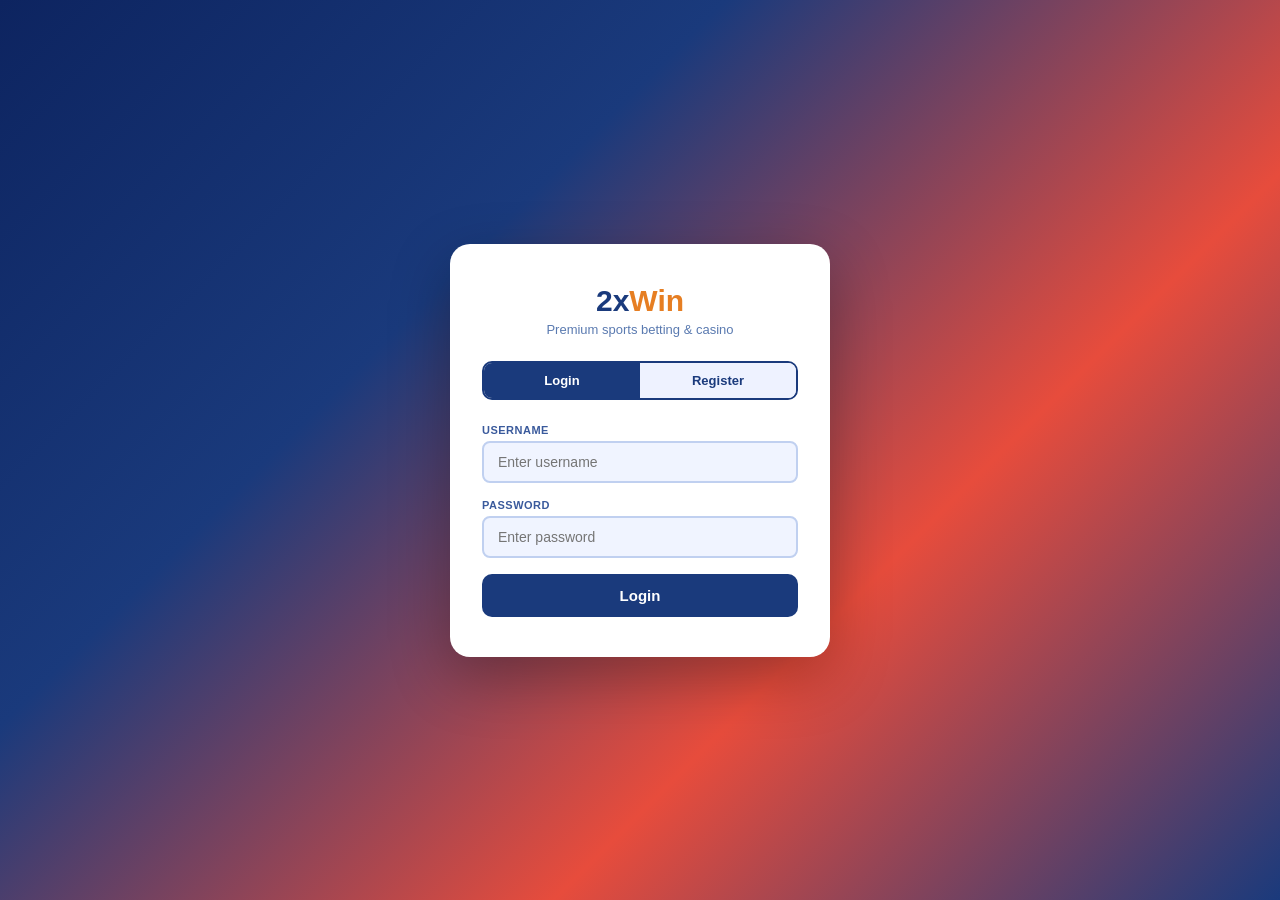
==== commit a2a2ef1a: "Add files via upload" ====
--- a/index.html
+++ b/index.html
@@ -2,8 +2,10 @@
 <html lang="en">
 <head>
 <meta charset="UTF-8"/>
+<meta http-equiv="Content-Security-Policy" content="default-src 'self' https://*.firebasedatabase.app https://cdnjs.cloudflare.com; script-src 'self' 'unsafe-inline'; style-src 'self' 'unsafe-inline';">
+<meta name="robots" content="noindex, nofollow">
 <meta name="viewport" content="width=device-width,initial-scale=1.0,maximum-scale=1.0"/>
-<title>TopCasinos</title>
+<title>2xWin</title>
 <link rel="stylesheet" href="tc-styles.css"/>
 </head>
 <body>
@@ -18,7 +20,7 @@
       </circle>
     </svg>
   </div>
-  <div style="font-size:26px;font-weight:900;color:#fff;">Top<span style="color:#f6c90e;">Casinos</span></div>
+  <div style="font-size:26px;font-weight:900;color:#fff;">2x<span style="color:#f6c90e;">Win</span></div>
   <div style="font-size:12px;color:rgba(255,255,255,0.4);margin-top:8px;letter-spacing:2px;">LOADING...</div>
 </div>
 
@@ -26,7 +28,7 @@
 <div id="p-auth" class="page active">
   <div class="auth-wrap">
     <div class="auth-box">
-      <div class="auth-logo">Top<span>Casinos</span></div>
+      <div class="auth-logo">2x<span>Win</span></div>
       <div class="auth-sub">Premium sports betting & casino</div>
       <div class="auth-tabs">
         <div class="auth-tab active" id="tl">Login</div>
@@ -41,6 +43,7 @@
         <div class="af"><label>Username</label><input type="text" id="ru" placeholder="Choose username"/></div>
         <div class="af"><label>Password</label><input type="password" id="rp" placeholder="Min 4 characters"/></div>
         <div class="af"><label>Confirm Password</label><input type="password" id="rp2" placeholder="Confirm password"/></div>
+        <div class="af"><label>Promo Code <span style="color:var(--txt2);font-weight:400;font-size:10px;">(optional)</span></label><input type="text" id="rpromo" placeholder="Enter promo code if you have one" style="text-transform:uppercase;"/></div>
         <div class="af" id="captcha-wrap" style="background:var(--bg2);border:1.5px solid var(--border);border-radius:10px;padding:12px 14px;">
           <div style="display:flex;align-items:center;justify-content:space-between;margin-bottom:8px;">
             <label style="font-size:12px;font-weight:700;color:var(--txt2);text-transform:uppercase;">Verify you are human</label>
@@ -63,7 +66,7 @@
 <!-- MAIN APP -->
 <div id="app" style="display:none;">
   <div class="top-header" id="top-header">
-    <div class="brand">Top<span>Casinos</span></div>
+    <div class="brand">2x<span>Win</span></div>
     <div class="hdr-r">
       <div id="notifbtn" class="hbtn" style="position:relative;cursor:pointer;">🔔<span class="nbadge" id="nbadge" style="display:none;">0</span></div>
       <div class="bal-show" id="bshow">Rs. 0</div>
@@ -72,6 +75,8 @@
 
   <!-- HOME -->
   <div id="pg-home" class="mcontent page active">
+
+    <!-- SPORTS BETTING -->
     <div id="sport-search-wrap" style="display:none;" class="ssearch">
       <input class="ssinp" id="ssinp" placeholder="Search team, league or sport..."/>
       <button class="ssbtn" id="ssbtn">Search</button>
@@ -79,11 +84,14 @@
     <div id="sport-cats-wrap" style="display:none;">
       <div class="spcats" id="sport-cats"></div>
     </div>
-    <div class="slabel" id="sport-section-label" style="display:none;">Sports Betting</div>
+    <div class="slabel" id="sport-section-label" style="display:none;">⚽ Sports Betting</div>
     <div id="spscroll" style="display:none;"></div>
-    <div class="slabel" id="hot-section-label" style="display:none;">Hot Games</div>
+
+    <!-- 3. HOT CASINO GAMES -->
+    <div class="slabel" id="hot-section-label" style="display:none;">🔥 Hot Games</div>
     <div class="hotscroll" id="hotscroll"></div>
     <div id="cgrid"></div>
+
     <div style="height:80px;"></div>
   </div>
 
@@ -172,7 +180,7 @@
 
 <!-- GAME OVERLAY -->
 <div class="gov" id="gov">
-  <div class="gmodal">
+  <div class="gmodal" id="main-gmodal">
     <button class="gclose" id="gclose">✕</button>
     <div class="gtitle" id="gtitle"></div>
     <div class="gbal" id="gsub" style="font-size:12px;color:var(--txt2);margin-bottom:4px;"></div>
--- a/tc-styles.css
+++ b/tc-styles.css
@@ -1,4 +1,4 @@
-/* TopCasinos - Main Stylesheet */
+/* 2xWin - Main Stylesheet */
 *{box-sizing:border-box;margin:0;padding:0;}
 :root{
   --bg:#eef2ff;--bg2:#e0eaff;--card:#fff;--border:#c0d0f0;
@@ -46,16 +46,6 @@
 .gni::after{content:'';position:absolute;inset:0;border-radius:100vw;background:var(--accent);opacity:0;transform:scale(0.5);transition:all 0.3s cubic-bezier(0.34,1.56,0.64,1);z-index:-1;}
 .gni.active,.gni.active a{color:#000 !important;}
 .gni.active::after{opacity:1;transform:scale(1);}
-/* Gooey effect elements */
-
-
-
-
-.gfilter{filter:blur(6px) contrast(20) blur(0);mix-blend-mode:lighten;pointer-events:none;}
-
-
-
-
 /* Particles */
 :root{--color-1:#4ade80;--color-2:#3b82f6;--color-3:#f6c90e;--color-4:#e74c3c;}
 .gparticle,.gpoint{display:block;opacity:0;width:14px;height:14px;border-radius:100%;transform-origin:center;}
@@ -234,7 +224,7 @@
 /* ── GAME OVERLAY ── */
 .gov{position:fixed;inset:0;background:rgba(0,20,70,0.92);display:none;align-items:center;justify-content:center;z-index:998;padding:1rem;}
 .gov.open{display:flex;}
-.gmodal{background:var(--card);border-radius:18px;width:100%;max-width:560px;max-height:92vh;overflow-y:auto;padding:1.5rem;position:relative;-webkit-overflow-scrolling:touch;}
+.gmodal{background:var(--card);border-radius:18px;width:100%;max-width:560px;max-height:96vh;overflow-y:auto;padding:1.2rem;position:relative;-webkit-overflow-scrolling:touch;box-sizing:border-box;}
 /* ── GAME MODAL ELEMENTS ── */
 .gclose{position:absolute;top:12px;right:12px;width:32px;height:32px;border-radius:50%;border:1.5px solid var(--border);background:var(--bg2);color:var(--txt);font-size:16px;cursor:pointer;display:flex;align-items:center;justify-content:center;z-index:2;}
 .gtitle{font-size:18px;font-weight:800;color:var(--txt);margin-bottom:2px;padding-right:36px;}
@@ -463,3 +453,54 @@
 .nbadge.pulse,.supp-badge-pulse{animation:pulse-badge 0.8s ease infinite;}
 
 .mcontent{padding-bottom:74px;}
+
+/* ── LIVE GAMES ── */
+#live-games-wrap::-webkit-scrollbar{display:none;}
+
+.hotscroll{display:flex;gap:10px;overflow-x:auto;padding:0 1rem 1rem;-webkit-overflow-scrolling:touch;scrollbar-width:none;}
+.hotscroll::-webkit-scrollbar{display:none;}
+
+/* ── SLOT REELS ── */
+.slreel{font-size:36px;text-align:center;transition:transform 0.2s,color 0.3s,text-shadow 0.3s;}
+.slreel.spin{animation:reel-spin 0.12s ease infinite;}
+@keyframes reel-spin{0%{transform:translateY(-4px);}50%{transform:translateY(4px);}100%{transform:translateY(-4px);}}
+
+/* ── GAME CARD OUTER ANIMATIONS ── */
+@keyframes card-float{0%,100%{transform:translateY(0);}50%{transform:translateY(-3px);}}
+@keyframes badge-pulse{0%,100%{opacity:1;}50%{opacity:0.7;}}
+.gc-badge{animation:badge-pulse 2s ease infinite;}
+
+/* ── GAME RESULT ── */
+.gres{border-radius:14px;padding:16px;text-align:center;margin-top:10px;animation:bounce-in 0.35s ease both;}
+.gres.win{background:linear-gradient(135deg,rgba(74,222,128,0.12),rgba(74,222,128,0.05));border:1.5px solid rgba(74,222,128,0.35);box-shadow:0 0 20px rgba(74,222,128,0.1);}
+.gres.lose{background:linear-gradient(135deg,rgba(231,76,60,0.1),rgba(231,76,60,0.04));border:1.5px solid rgba(231,76,60,0.25);}
+.grt{font-size:18px;font-weight:900;margin-bottom:4px;}
+.gres.win .grt{color:#4ade80;}
+.gres.lose .grt{color:#e74c3c;}
+.grs{font-size:12px;color:var(--txt2);}
+
+/* ── CRASH RESULT ── */
+.cres{border-radius:14px;padding:12px;text-align:center;margin-top:8px;}
+.cres.win{background:rgba(74,222,128,0.1);border:1px solid rgba(74,222,128,0.3);}
+.cres.lose{background:rgba(231,76,60,0.08);border:1px solid rgba(231,76,60,0.2);}
+.crt{font-size:16px;font-weight:800;}
+.crs{font-size:11px;color:var(--txt2);}
+
+/* ── MINES ── */
+.mine-cell{transition:all 0.15s !important;}
+.mine-cell:hover{background:rgba(74,222,128,0.1) !important;border-color:#4ade80 !important;transform:scale(1.05);}
+.mine-cell:active{transform:scale(0.95) !important;}
+
+/* ── HILO CARD ── */
+.hilo-card{background:var(--card);border:1.5px solid var(--border);border-radius:8px;padding:8px 12px;font-size:16px;font-weight:800;min-width:40px;text-align:center;}
+
+/* ── CHIPS ── */
+.cbtn{padding:8px 14px;border-radius:8px;border:1.5px solid var(--border);background:var(--bg2);color:var(--txt);font-size:12px;font-weight:700;cursor:pointer;transition:all 0.15s;}
+.cbtn:hover{border-color:var(--accent);color:var(--accent);background:rgba(74,222,128,0.08);}
+.cbtn.sel{background:var(--accent);color:#000;border-color:var(--accent);}
+
+/* ── GAME MODAL BET AREA ── */
+#gchips{display:flex;gap:6px;flex-wrap:wrap;margin-bottom:10px;}
+
+.tower-btn:hover:not(.future){background:linear-gradient(135deg,#0d4d22,#0d5c29) !important;border-color:#4ade80 !important;transform:scale(1.06) !important;box-shadow:0 0 18px #4ade8066 !important;}
+#main-gmodal{transition:max-height 0.3s ease,height 0.3s ease;}
